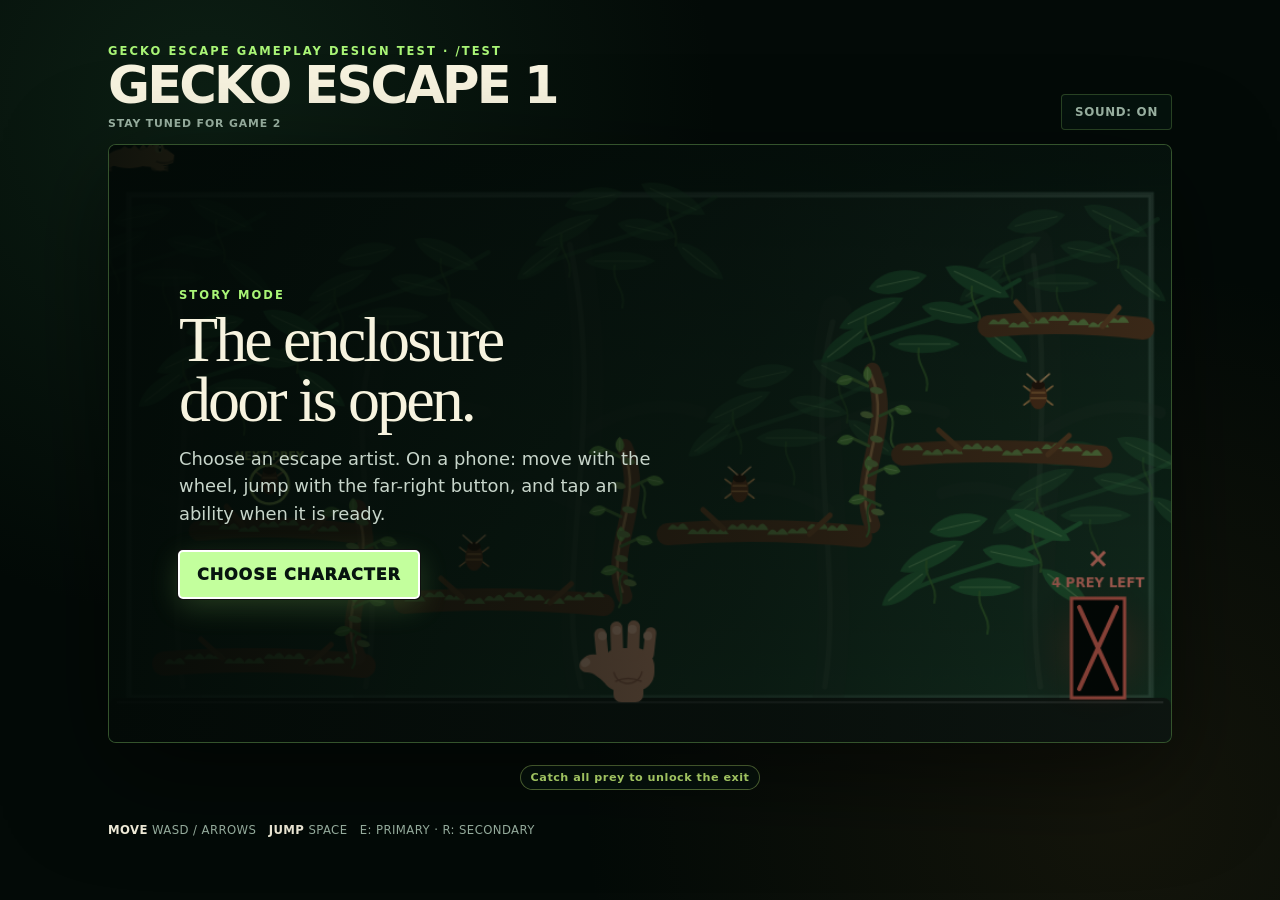
==== test/index.html @ fc18522b "Place test objective beneath the game canvas" ====
<!doctype html>
<html lang="en">
  <head>
    <meta charset="UTF-8" />
    <meta name="viewport" content="width=device-width, initial-scale=1, viewport-fit=cover" />
    <meta name="theme-color" content="#07150f" />
    <meta name="description" content="A tiny reptile and amphibian escape game by Alien Arboreal." />
    <title>Gecko Escape 1 · Playtest</title>
    <link rel="icon" href="data:image/svg+xml,%3Csvg xmlns='http://www.w3.org/2000/svg' viewBox='0 0 64 64'%3E%3Crect width='64' height='64' rx='14' fill='%2307150f'/%3E%3Cpath d='M13 34c7-15 22-21 35-12 7 5 3 14-5 12-5-1-5-7-1-8-9-5-17 2-20 10-2 6-7 10-12 9' fill='none' stroke='%238fe36a' stroke-width='6' stroke-linecap='round'/%3E%3Ccircle cx='48' cy='24' r='2' fill='%23fff7d6'/%3E%3C/svg%3E" />
    <link rel="stylesheet" href="style.css?v=test-20261021-objective-footer2" />
  </head>
  <body>
    <main class="game-shell">
      <header class="game-header">
        <div>
          <p class="eyebrow">GECKO ESCAPE GAMEPLAY DESIGN TEST · /TEST</p>
          <h1>GECKO ESCAPE</h1>
          <p class="game-two-note">STAY TUNED FOR GAME 2</p>
        </div>
        <button id="soundButton" class="icon-button" type="button" aria-pressed="true" aria-label="Turn sound off">SOUND: ON</button>
      </header>

      <section class="stage-wrap" aria-label="Gecko Escape game">
        <canvas id="game" width="960" height="540" tabindex="0" aria-label="Gecko Escape. Choose a character, use arrow keys or WASD to move, Space to jump, and E for your ability."></canvas>

        <div id="overlay" class="overlay">
          <div class="panel">
            <p id="panelKicker" class="panel-kicker">STORY MODE</p>
            <h2 id="panelTitle">The enclosure door is open.</h2>
            <p id="panelText">This is almost certainly a trap. Unfortunately, you are a gecko.</p>
            <div id="characterSelect" class="character-select hidden" aria-label="Choose your escape artist">
              <button type="button" class="character-card" data-character="chameleon">
                <span class="character-icon chameleon-icon" aria-hidden="true">◉</span>
                <strong>CHAMELEON</strong>
                <small>Catches bugs with its tongue and changes colour to camouflage.</small>
              </button>
              <button type="button" class="character-card" data-character="crested">
                <span class="character-icon crested-icon" aria-hidden="true">♛</span>
                <strong>CRESTED GECKO</strong>
                <small>Uses a short tongue for nearby prey and drops its tail to escape danger.</small>
              </button>
              <button type="button" class="character-card" data-character="newt">
                <span class="character-icon newt-icon" aria-hidden="true">●</span>
                <strong>FIRE-BELLY NEWT</strong>
                <small>Regenerates health behind a temporary shield, uses toxic defence, and never needs air.</small>
              </button>
              <button type="button" class="character-card" data-character="frog">
                <span class="character-icon frog-icon" aria-hidden="true">●</span>
                <strong>AZUREUS DART FROG</strong>
                <small>Power-leaps through the air and catches prey with its tongue.</small>
              </button>
              <button type="button" class="character-card" data-character="boa">
                <span class="character-icon boa-icon" aria-hidden="true">≈</span>
                <strong>BLACK COLOMBIAN BOA</strong>
                <small>Coils to constrict hazards and strikes living enemies.</small>
              </button>
              <button type="button" class="character-card" data-character="opossum">
                <span class="character-icon opossum-icon" aria-hidden="true"><svg viewBox="0 0 40 40" width="32" height="32"><path d="M5 25C5 12 25 9 32 19c4 6-1 13-10 13H9Z" fill="#aaa5a0"/><path d="M29 18l9 4-8 4Z" fill="#efb2ae"/><circle cx="29" cy="18" r="2" fill="#111"/><path d="M8 28C-1 29 0 37 8 35" fill="none" stroke="#efb2ae" stroke-width="2.5" stroke-linecap="round"/><circle cx="13" cy="13" r="5" fill="#e6b2af"/></svg></span>
                <strong>VIRGINIA OPOSSUM</strong>
                <small>Hisses to stun nearby enemies and plays dead to avoid danger.</small>
              </button>
              <button type="button" class="character-card" data-character="bat">
                <span class="character-icon bat-icon" aria-hidden="true">🦇</span>
                <strong>EGYPTIAN FRUIT BAT</strong>
                <small>Flies automatically, hangs upside down, and uses echolocation to reveal food.</small>
              </button>
              <button type="button" class="character-card" data-character="goat">
                <span class="character-icon goat-icon" aria-hidden="true">♑</span>
                <strong>GOAT</strong>
                <small>Headbutts enemies and launches into an unreasonable mountain scramble.</small>
              </button>
              <button type="button" class="character-card" data-character="highland">
                <span class="character-icon highland-icon" aria-hidden="true">♉</span>
                <strong>HIGHLAND COW</strong>
                <small>Tosses enemies with its horns and becomes an unstoppable wall of hair.</small>
              </button>
              <button type="button" class="character-card" data-character="devilfox">
                <span class="character-icon devilfox-icon" aria-hidden="true">♢</span>
                <strong>FOX</strong>
                <small>Pounces on enemies and blinks through danger in a cloud of beautiful misconduct.</small>
              </button>
              <button type="button" class="character-card hidden" data-character="foxLab">
                <span class="character-icon devilfox-icon" aria-hidden="true">🦊</span>
                <strong>EXPERIMENTAL FOX</strong>
                <small>Separate movement prototype. Run, turn, jump, and land.</small>
              </button>
              <button type="button" class="character-card hidden" data-character="foxAlt">
                <span class="character-icon devilfox-icon" aria-hidden="true">🦊</span>
                <strong>ALT FOX</strong>
                <small>Saved version of the fox movement prototype.</small>
              </button>
            </div>
            <div id="levelSelect" class="character-select hidden" aria-label="Choose a level">
              <button type="button" class="character-card" data-level="0"><strong>LEVEL 1</strong><small>Enclosure</small></button>
              <button type="button" class="character-card" data-level="1"><strong>LEVEL 2</strong><small>Aquarium</small></button>
              <button type="button" class="character-card" data-level="2"><strong>LEVEL 3</strong><small>Kitchen</small></button>
              <button type="button" class="character-card" data-level="3"><strong>LEVEL 4</strong><small>Living Room</small></button>
              <button type="button" class="character-card" data-level="4"><strong>LEVEL 5</strong><small>Highway</small></button>
              <button type="button" class="character-card" data-level="5"><strong>LEVEL 6</strong><small>Boat Escape</small></button>
              <button type="button" class="character-card hidden" data-level="6"><strong>FOX MOVEMENT LAB</strong><small>Experimental Fox</small></button>
            </div>
            <div class="start-actions">
              <button id="primaryButton" class="primary-button" type="button">BEGIN ESCAPE</button>
              <button id="secondaryButton" class="secondary-button hidden" type="button">LEVEL SELECT</button>
            </div>
            <div id="crestedSkinSelect" class="crest-skin-select hidden" role="group" aria-label="Choose crested gecko pattern">
              <span>CRESTED GECKO PATTERN</span>
              <button type="button" data-crestie-skin="classic" aria-pressed="true">Classic</button>
              <button type="button" data-crestie-skin="super-dalmatian" aria-pressed="false">Super Dalmatian</button>
              <button type="button" data-crestie-skin="halloween" aria-pressed="false">Harlequin / Halloween</button>
            </div>
          </div>
        </div>

        <div id="hud" class="hud hidden" aria-live="polite">
          <span id="levelLabel">LEVEL 1 · EASY</span>
          <span id="bugLabel">BUGS 0/3</span>
          <span id="abilityLabel">ABILITY READY</span>
          <span id="lifeLabel">♥ ♥ ♥</span>
          <button id="gameBackButton" class="hud-back-button" type="button" aria-label="Back to level select">LEVELS</button><button id="restartLevelButton" class="hud-restart-button" type="button" aria-label="Restart this level">RESTART</button>
        </div>
      </section>

      <p id="objectiveHint" class="objective-hint" aria-live="polite">Catch all prey to unlock the exit</p>
      <div class="controls-row">
        <p class="keyboard-help"><strong>MOVE</strong> WASD / ARROWS &nbsp; <strong>JUMP</strong> SPACE &nbsp; <span id="abilityKeyHelp">E: PRIMARY · R: SECONDARY</span></p>
        <div class="touch-controls" aria-label="Touch controls">
          <div class="touch-move">
            <span class="touch-control-label">MOVE</span>
            <div id="moveStick" class="move-stick" role="slider" aria-label="Move in any direction" aria-valuemin="-1" aria-valuemax="1" aria-valuenow="0" aria-valuetext="Neutral">
              <span class="move-stick-knob" id="moveStickKnob" aria-hidden="true"></span>
            </div>
          </div>
          <div class="touch-actions" aria-label="Actions">
            <button type="button" data-control="jump" aria-label="Jump">JUMP ↑</button>
            <button id="abilityButton" type="button" data-control="primary" class="ability-control" aria-label="Use primary ability">ABILITY</button>
            <button id="tongueButton" type="button" data-control="secondary" class="tongue-control hidden" aria-label="Use secondary ability">SPECIAL</button>
            <button type="button" data-control="investigate" class="hidden" aria-label="Investigate">SNIFF</button>
          </div>
        </div>
      </div>
    </main>
    <script src="game.js?v=test-20261021-expo-firstplay"></script>
  </body>
</html>
---- test/style.css ----
:root {
  color-scheme: dark;
  --ink: #f7f3df;
  --muted: #9eb6a6;
  --acid: #a9f576;
  --acid-dark: #234d31;
  --night: #030a07;
  --panel: #0a1912;
  --line: rgba(169, 245, 118, 0.22);
}

* { box-sizing: border-box; }

html, body { min-height: 100%; }

body {
  margin: 0;
  background:
    radial-gradient(circle at 16% 12%, rgba(45, 105, 65, .22), transparent 32rem),
    radial-gradient(circle at 88% 90%, rgba(110, 79, 33, .16), transparent 34rem),
    var(--night);
  color: var(--ink);
  font-family: Inter, ui-sans-serif, system-ui, -apple-system, BlinkMacSystemFont, "Segoe UI", sans-serif;
  overflow-x: hidden;
}

button { font: inherit; }

.game-shell {
  width: min(1120px, 100%);
  min-height: 100vh;
  min-height: 100dvh;
  margin: 0 auto;
  padding: max(clamp(14px, 2.5vw, 28px), env(safe-area-inset-top)) max(clamp(14px, 2.5vw, 28px), env(safe-area-inset-right)) max(clamp(14px, 2.5vw, 28px), env(safe-area-inset-bottom)) max(clamp(14px, 2.5vw, 28px), env(safe-area-inset-left));
  display: grid;
  align-content: center;
  gap: 14px;
}

.game-header {
  display: flex;
  align-items: end;
  justify-content: space-between;
  gap: 18px;
}

.eyebrow,
.panel-kicker {
  margin: 0 0 4px;
  color: var(--acid);
  font-size: .72rem;
  font-weight: 900;
  letter-spacing: .18em;
}

h1 {
  margin: 0;
  font-size: clamp(1.55rem, 4vw, 3.3rem);
  line-height: .9;
  letter-spacing: -.055em;
}

.game-two-note { margin: 9px 0 0; color: var(--muted); font-size: .68rem; font-weight: 850; letter-spacing: .08em; }

.icon-button,
.secondary-button {
  border: 1px solid var(--line);
  background: rgba(7, 21, 15, .8);
  color: var(--muted);
  padding: 10px 13px;
  border-radius: 4px;
  font-size: .74rem;
  font-weight: 800;
  letter-spacing: .06em;
  cursor: pointer;
}

.stage-wrap {
  position: relative;
  width: 100%;
  aspect-ratio: 16 / 9;
  overflow: hidden;
  border: 1px solid rgba(169, 245, 118, .28);
  border-radius: 8px;
  background: #07150f;
  box-shadow: 0 30px 100px rgba(0,0,0,.52), inset 0 0 0 1px rgba(255,255,255,.03);
}

canvas {
  display: block;
  width: 100%;
  height: 100%;
  touch-action: none;
}

.overlay {
  position: absolute;
  inset: 0;
  display: grid;
  place-items: center;
  padding: 24px;
  background: linear-gradient(90deg, rgba(2,9,6,.93), rgba(2,9,6,.62) 60%, rgba(2,9,6,.28));
  overflow-y: auto;
}

.panel {
  width: min(760px, 100%);
  padding: clamp(22px, 4vw, 46px);
  margin-right: auto;
}

.panel h2 {
  max-width: 12ch;
  margin: 8px 0 14px;
  font-family: Georgia, "Times New Roman", serif;
  font-size: clamp(2rem, 5vw, 4.7rem);
  font-weight: 400;
  line-height: .94;
  letter-spacing: -.045em;
}

.panel p:not(.panel-kicker) {
  max-width: 42ch;
  margin: 0 0 24px;
  color: #c7d5ca;
  font-size: clamp(.95rem, 1.8vw, 1.12rem);
  line-height: 1.55;
}

.primary-button {
  border: 0;
  border-radius: 4px;
  background: var(--acid);
  color: #07150f;
  padding: 14px 18px;
  font-weight: 950;
  letter-spacing: .06em;
  cursor: pointer;
  box-shadow: 0 8px 30px rgba(169,245,118,.2);
}

.primary-button:hover,
.primary-button:focus-visible { background: #c3ff9d; transform: translateY(-1px); }

.secondary-button { margin-left: 8px; }

.start-actions { display: flex; align-items: center; gap: 8px; margin-top: 12px; }
.start-actions .secondary-button { margin-left: 0; }
.crest-skin-select { display: flex; flex-wrap: wrap; align-items: center; gap: 5px; margin: 9px 0 0; }
.crest-skin-select span { margin-right: 3px; color: #b8c9bc; font-size: .62rem; font-weight: 900; letter-spacing: .07em; }
.crest-skin-select button { padding: 4px 8px; border: 1px solid var(--line); border-radius: 999px; background: rgba(16,37,26,.72); color: var(--ink); font: inherit; font-size: .66rem; line-height: 1.2; cursor: pointer; }
.crest-skin-select button[aria-pressed="true"] { border-color: var(--acid); color: var(--acid); }

.character-select {
  display: grid;
  grid-template-columns: repeat(4, minmax(0, 1fr));
  gap: 10px;
  margin: 18px 0 0;
}

.character-card {
  min-height: 148px;
  padding: 15px 13px;
  border: 1px solid var(--line);
  border-radius: 7px;
  background: rgba(7, 21, 15, .88);
  color: var(--ink);
  text-align: left;
  cursor: pointer;
}

.character-card:hover,
.character-card:focus-visible {
  border-color: var(--acid);
  background: #10251a;
  transform: translateY(-2px);
}

.character-card strong,
.character-card small { display: block; }
.character-card strong { margin: 9px 0 6px; font-size: .78rem; letter-spacing: .06em; }
.character-card small { color: #b8c9bc; font-size: .76rem; line-height: 1.35; }
.character-icon { display: grid; place-items: center; width: 36px; height: 36px; border-radius: 50%; font-size: 1.2rem; }
.chameleon-icon { background: #567d35; color: #efffb4; }
.crested-icon { background: #a9f576; color: #07150f; }
.newt-icon { background: #15171a; color: #f05a31; border: 2px solid #f05a31; }
.frog-icon { background: #246fbb; color: #071626; border: 2px solid #6dc5ff; }
.boa-icon { background: #08090a; color: #aaaeb5; border: 2px solid #555b63; font-size: 1.6rem; }
.raccoon-icon { background: #73777a; color: #1d2022; border: 2px solid #bfc3c4; }
.opossum-icon { background: #b8b2aa; color: #5c4a49; border: 2px solid #e2adad; font-size: 1.5rem; }
.bat-icon { background: #26243a; color: #d5b0ff; border: 2px solid #806956; font-size: 1.6rem; }
.goat-icon { background: #d9d0bb; color: #493b2d; border: 2px solid #8d806e; font-size: 1.5rem; }
.highland-icon { background: #a95029; color: #f2ddbd; border: 2px solid #d17a43; font-size: 1.5rem; }
.devilfox-icon { background: #45143b; color: #ff82bd; border: 2px solid #b74766; font-size: 1.5rem; }

.hud {
  position: absolute;
  inset: 0 0 auto;
  display: flex;
  justify-content: space-between;
  gap: 12px;
  padding: 13px 16px;
  color: #f8f4de;
  font-size: clamp(.68rem, 1.5vw, .83rem);
  font-weight: 900;
  letter-spacing: .08em;
  pointer-events: none;
  text-shadow: 0 2px 5px #000;
}

#lifeLabel { color: #f2a19b; }

.hud-back-button {
  position: absolute;
  top: 44px;
  right: 12px;
  z-index: 2;
  min-width: 62px;
  min-height: 34px;
  padding: 6px 10px;
  border: 1px solid rgba(169,245,118,.48);
  border-radius: 999px;
  background: rgba(7,21,15,.9);
  color: #f8f4de;
  font: inherit;
  font-size: .65rem;
  font-weight: 900;
  letter-spacing: .08em;
  cursor: pointer;
  pointer-events: auto;
}
.hud-back-button:hover,.hud-back-button:focus-visible { border-color: var(--acid); color: var(--acid); }
.hud-restart-button { position:absolute;top:44px;left:12px;z-index:2;min-width:72px;min-height:34px;padding:6px 10px;border:1px solid rgba(169,245,118,.48);border-radius:999px;background:rgba(7,21,15,.9);color:#f8f4de;font:inherit;font-size:.65rem;font-weight:900;letter-spacing:.08em;cursor:pointer;pointer-events:auto; }
.hud-restart-button:hover,.hud-restart-button:focus-visible { border-color:var(--acid);color:var(--acid); }
.objective-hint { width:max-content;max-width:100%;margin:8px auto 0;padding:5px 10px;border:1px solid rgba(210,255,127,.42);border-radius:999px;background:rgba(7,21,15,.86);color:#d2ff7f;text-align:center;font-size:clamp(.58rem,1.25vw,.7rem);font-weight:900;letter-spacing:.045em;pointer-events:none; }
.touch-controls .is-ready { border-color:var(--acid);box-shadow:0 0 0 2px rgba(210,255,127,.18),0 0 18px rgba(210,255,127,.34); }

.controls-row {
  display: flex;
  align-items: center;
  justify-content: space-between;
  gap: 16px;
  min-height: 52px;
}

.keyboard-help {
  margin: 0;
  color: var(--muted);
  font-size: .73rem;
  letter-spacing: .035em;
}

.keyboard-help strong { color: var(--ink); }

.touch-controls { display: none; }

.touch-move { position: relative; display: grid; justify-items: center; gap: 5px; flex: 0 0 auto; touch-action: none; }
.touch-move::before {
  content: "";
  position: absolute;
  z-index: 1;
  inset: -20px;
  border-radius: 50%;
  background: transparent;
  touch-action: none;
}
.touch-actions { position: relative; z-index: 2; }
.touch-control-label { color: var(--muted); font-size: .58rem; font-weight: 900; letter-spacing: .14em; }
.move-stick {
  position: relative;
  width: 112px;
  height: 112px;
  border: 1px solid rgba(169,245,118,.42);
  border-radius: 50%;
  background: radial-gradient(circle, rgba(169,245,118,.12) 0 34%, rgba(16,37,26,.96) 36% 100%);
  box-shadow: inset 0 0 0 7px rgba(255,255,255,.025), 0 5px 16px rgba(0,0,0,.28);
  touch-action: none;
  user-select: none;
  -webkit-user-select: none;
}
.move-stick::before, .move-stick::after {
  content: "";
  position: absolute;
  left: 50%;
  top: 50%;
  background: rgba(169,245,118,.16);
  transform: translate(-50%,-50%);
  pointer-events: none;
}
.move-stick::before { width: 1px; height: 72%; }
.move-stick::after { width: 72%; height: 1px; }
.move-stick-knob {
  position: absolute;
  z-index: 1;
  left: 50%;
  top: 50%;
  width: 42px;
  height: 42px;
  border: 2px solid rgba(247,243,223,.82);
  border-radius: 50%;
  background: linear-gradient(145deg, #a9f576, #477d3f);
  box-shadow: 0 3px 12px rgba(0,0,0,.45), inset 0 0 0 3px rgba(4,18,10,.2);
  transform: translate(-50%,-50%);
  pointer-events: none;
}
.touch-actions { display: grid; grid-template-columns: repeat(2,minmax(66px,1fr)); gap: 8px; justify-items: stretch; align-content: center; }
.touch-controls button {
  min-width: 66px;
  min-height: 50px;
  padding: 7px 8px;
  border: 1px solid var(--line);
  border-radius: 12px;
  background: #10251a;
  color: var(--ink);
  font-size: .68rem;
  line-height: 1.1;
  font-weight: 900;
  letter-spacing: .035em;
  touch-action: none;
  user-select: none;
  -webkit-user-select: none;
}
.touch-controls .ability-control { color: #ffcab0; }
.touch-controls .tongue-control { color: #ff9eb8; }
.touch-controls button:active { background: var(--acid-dark); transform: translateY(1px); }
.hidden { display: none !important; }

@media (hover: none), (pointer: coarse), (max-width: 760px) {
  .game-shell { align-content: start; padding: max(12px, env(safe-area-inset-top)) max(12px, env(safe-area-inset-right)) max(12px, env(safe-area-inset-bottom)) max(12px, env(safe-area-inset-left)); }
  .game-header { align-items: center; }
  .eyebrow { font-size: .58rem; }
  .icon-button { padding: 8px 9px; }
  .keyboard-help { display: none; }
  .touch-controls {
    display: flex;
    width: 100%;
    min-height: 132px;
    align-items: center;
    justify-content: space-between;
    gap: 12px;
    padding: 9px 12px;
    border: 1px solid rgba(169,245,118,.15);
    border-radius: 16px;
    background: linear-gradient(135deg, rgba(10,25,18,.96), rgba(5,14,10,.96));
    touch-action: none;
  }
  .touch-actions { grid-template-columns: repeat(2,minmax(64px,1fr)); gap: 7px; }
  .touch-actions [data-control="jump"] { grid-column: 2; grid-row: 1; }
  .touch-controls button { min-width: 64px; min-height: 48px; }
  .controls-row { justify-content: stretch; }
  .overlay { padding: 10px; }
  .panel { padding: 18px; }
  .panel h2 { font-size: clamp(1.6rem, 7vw, 3.2rem); margin-bottom: 8px; }
  .panel p:not(.panel-kicker) { margin-bottom: 14px; line-height: 1.35; }
  .primary-button { padding: 11px 14px; }
  .character-select { grid-template-columns: 1fr; gap: 6px; margin-top: 10px; }
  .crest-skin-select { gap: 4px; }
  .crest-skin-select span { flex-basis: 100%; }
  .crest-skin-select button { flex: 0 1 auto; padding: 4px 7px; font-size: .63rem; }
  .character-card { min-height: 0; display: grid; grid-template-columns: 34px 1fr; column-gap: 10px; padding: 9px 10px; }
  .character-card .character-icon { grid-row: 1 / 3; }
  .character-card strong { margin: 1px 0 2px; }
}

@media (max-height: 600px) and (orientation: landscape) {
  .game-shell { padding-block: 8px; gap: 7px; }
  .game-header { display: none; }
  .stage-wrap { max-height: calc(100vh - 156px); max-height: calc(100dvh - 156px); width: auto; margin-inline: auto; }
  .touch-controls { min-height: 132px; padding-block: 4px; }
  .move-stick { width: 84px; height: 84px; }
  .move-stick-knob { width: 34px; height: 34px; }
  .touch-actions { grid-template-columns: minmax(74px,1fr); grid-auto-rows: 38px; gap: 5px; min-width: 74px; }
  .touch-actions [data-control="jump"] { grid-column: 1; grid-row: 1; }
  .touch-controls button { min-width: 74px; min-height: 38px; padding: 4px; font-size: .58rem; }
  .controls-row { min-height: 132px; }
}

@media (max-width: 420px) {
  .game-shell { padding-inline: 8px; gap: 9px; }
  .move-stick { width: 98px; height: 98px; }
  .move-stick-knob { width: 38px; height: 38px; }
  .touch-controls { padding-inline: 8px; gap: 8px; }
  .touch-actions { grid-template-columns: repeat(2,minmax(62px,1fr)); gap: 6px; }
  .touch-controls button { min-width: 62px; min-height: 46px; padding: 6px; font-size: .62rem; }
}

@media (prefers-reduced-motion: reduce) {
  *, *::before, *::after { scroll-behavior: auto !important; transition: none !important; }
}
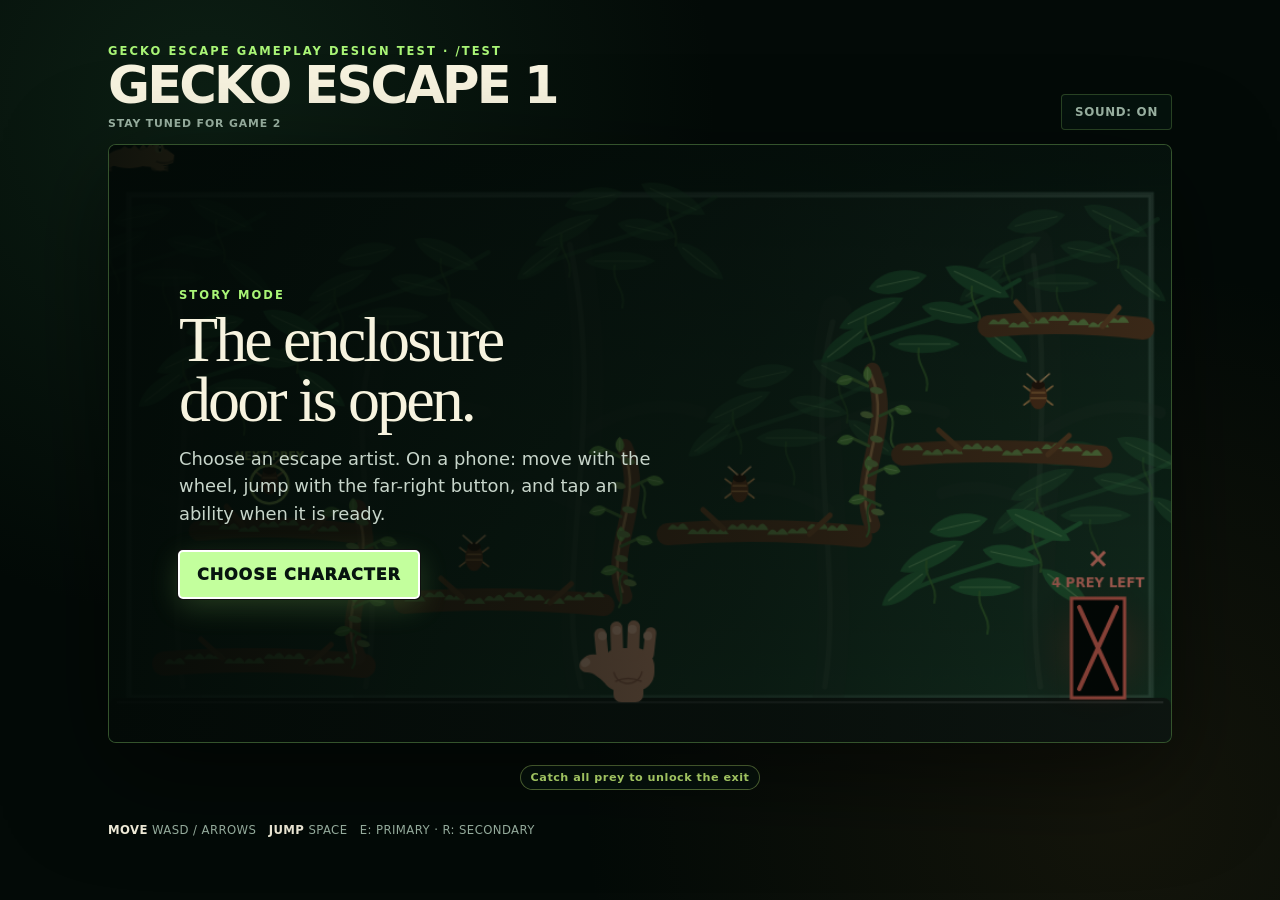
==== commit 676f286d: "Refresh test build for selected dog sprites" ====
--- a/test/index.html
+++ b/test/index.html
@@ -140,6 +140,6 @@
         </div>
       </div>
     </main>
-    <script src="game.js?v=test-20261021-expo-firstplay"></script>
+    <script src="game.js?v=test-20261024-d-frenchie-e"></script>
   </body>
 </html>
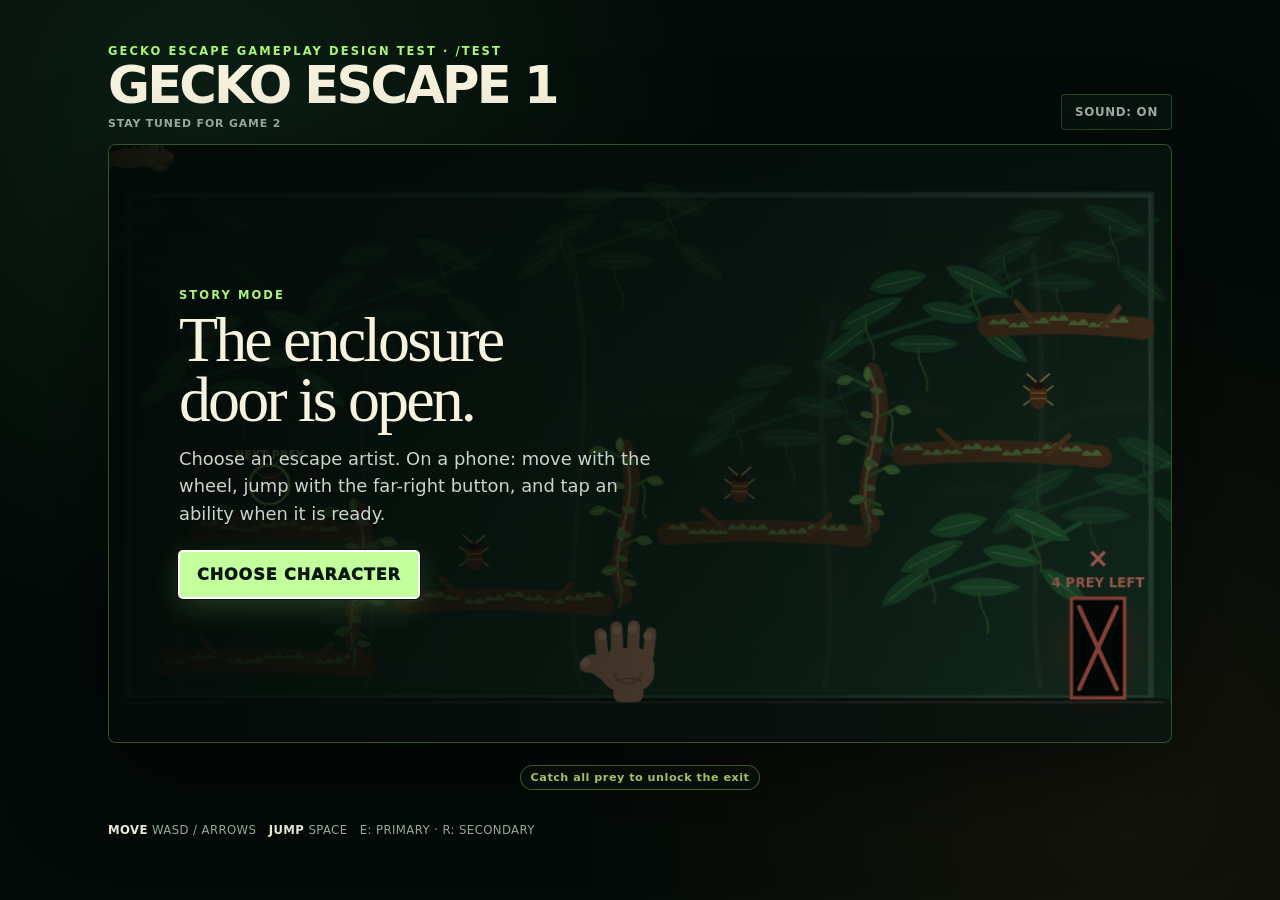
==== commit d60d599e: "Refresh test Frenchie E sprite cache" ====
--- a/test/index.html
+++ b/test/index.html
@@ -140,6 +140,6 @@
         </div>
       </div>
     </main>
-    <script src="game.js?v=test-20261024-d-frenchie-e"></script>
+    <script src="game.js?v=test-20261024-frenchie-e-refined"></script>
   </body>
 </html>
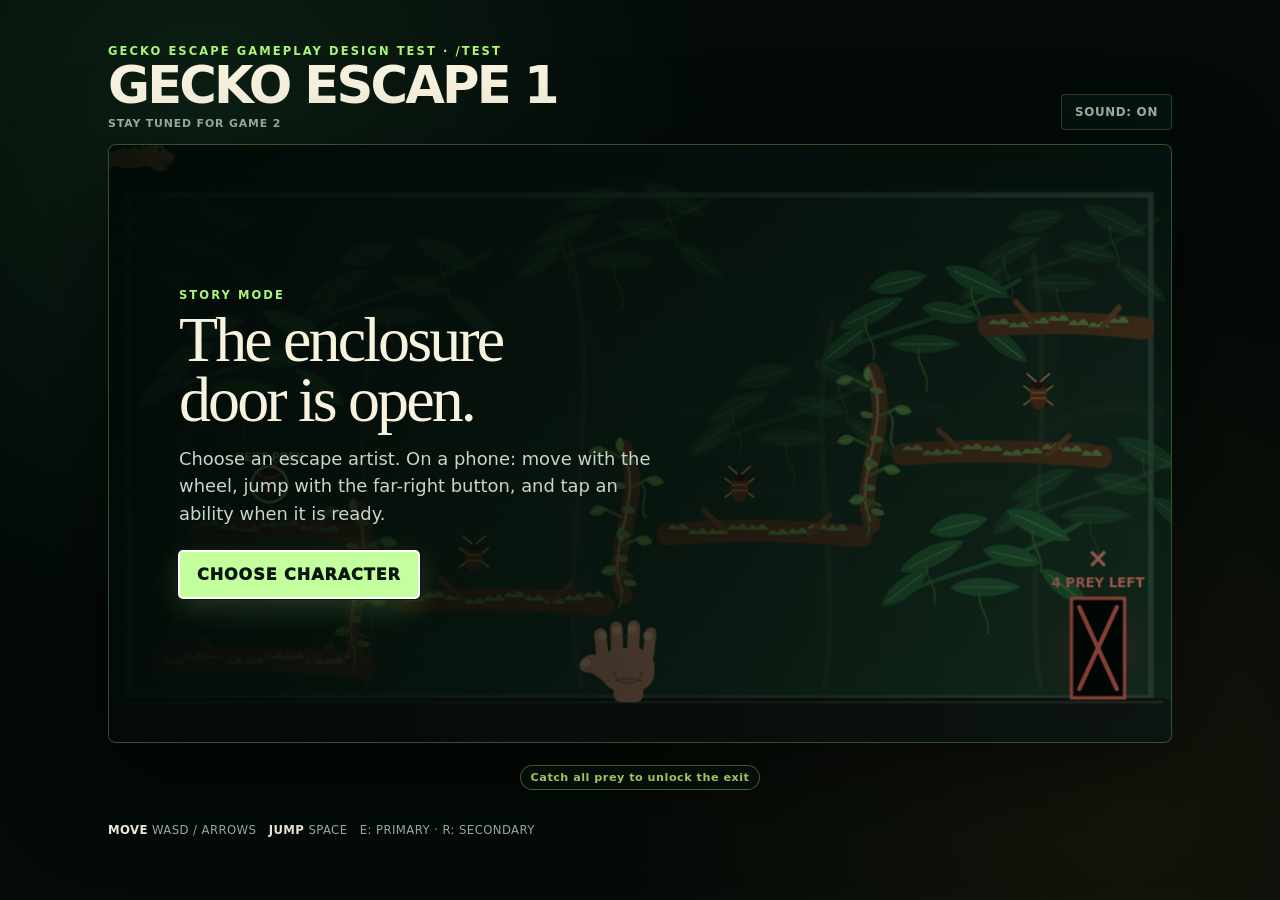
==== commit 908b4390: "Reload refined Frenchie sprite in test game" ====
--- a/test/index.html
+++ b/test/index.html
@@ -140,6 +140,6 @@
         </div>
       </div>
     </main>
-    <script src="game.js?v=test-20261024-frenchie-e-refined"></script>
+    <script src="game.js?v=test-20261024-frenchie-e-e2"></script>
   </body>
 </html>
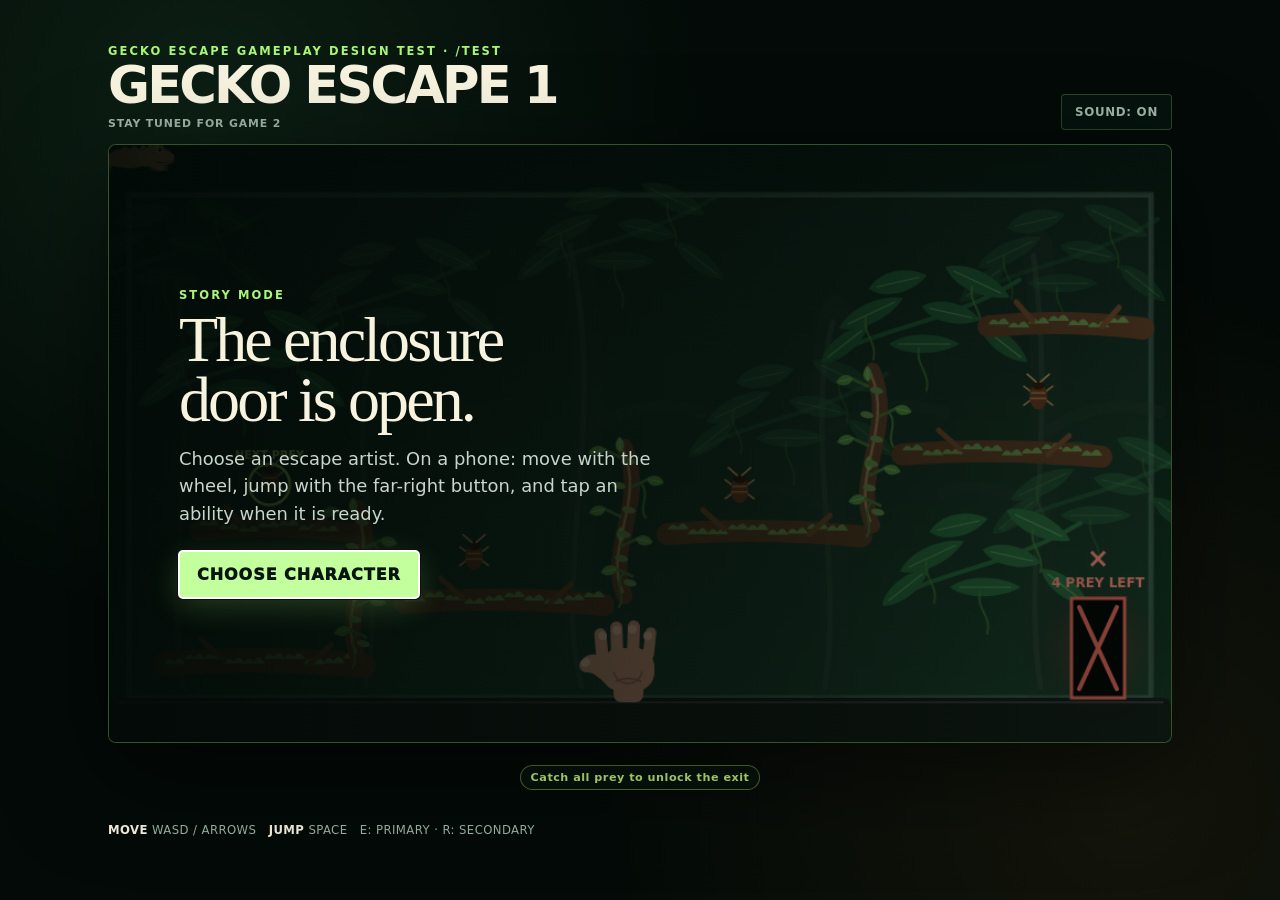
==== commit e2b19b54: "Bust cache for final Frenchie E playtest redraw" ====
--- a/test/index.html
+++ b/test/index.html
@@ -140,6 +140,6 @@
         </div>
       </div>
     </main>
-    <script src="game.js?v=test-20261024-frenchie-e-e2"></script>
+    <script src="game.js?v=test-20261024-frenchie-e-final"></script>
   </body>
 </html>
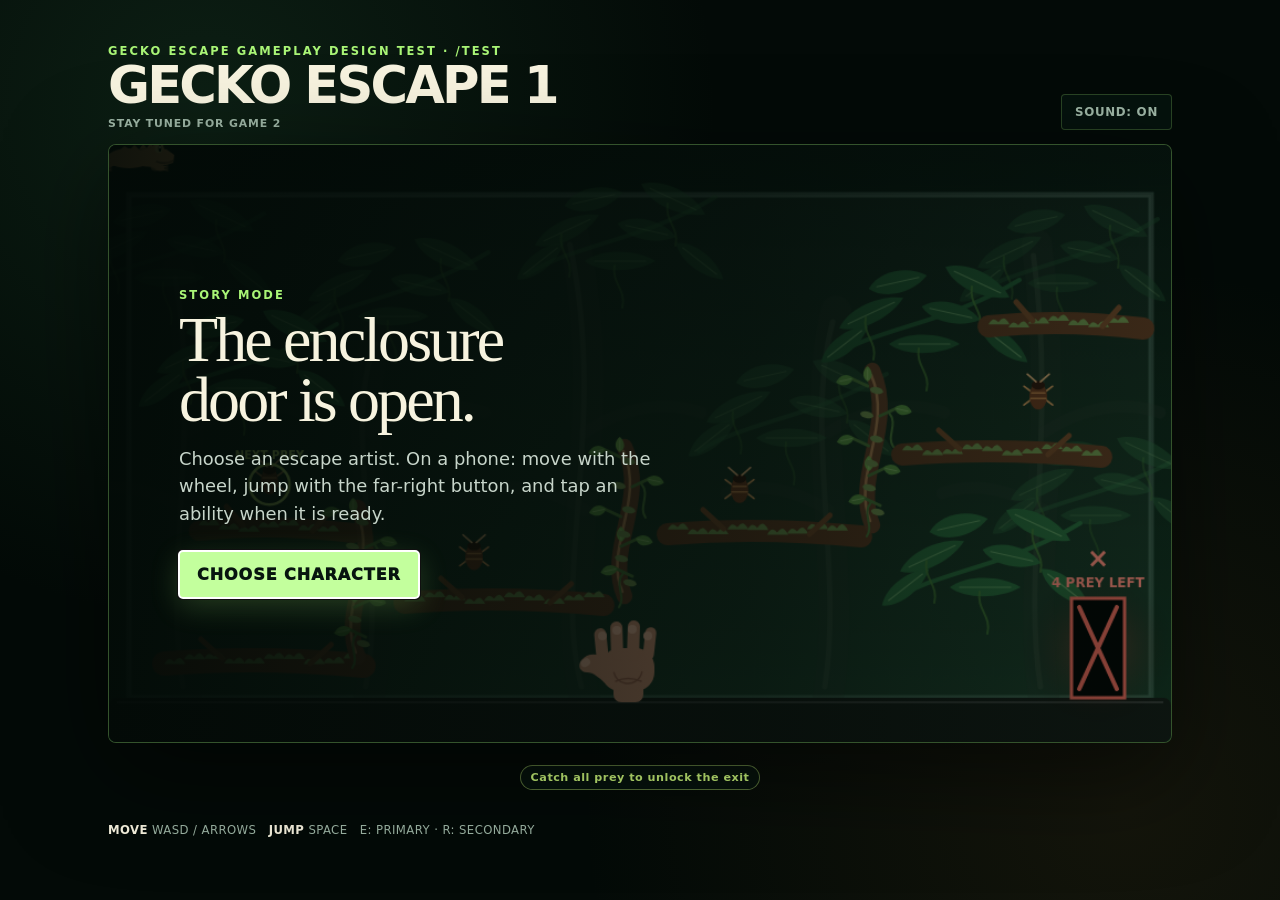
==== commit a0b0378a: "Load refreshed Frenchie sprite in test build" ====
--- a/test/index.html
+++ b/test/index.html
@@ -140,6 +140,6 @@
         </div>
       </div>
     </main>
-    <script src="game.js?v=test-20261024-frenchie-e-final"></script>
+    <script src="game.js?v=test-20261024-frenchie-e-shape-cleanup"></script>
   </body>
 </html>
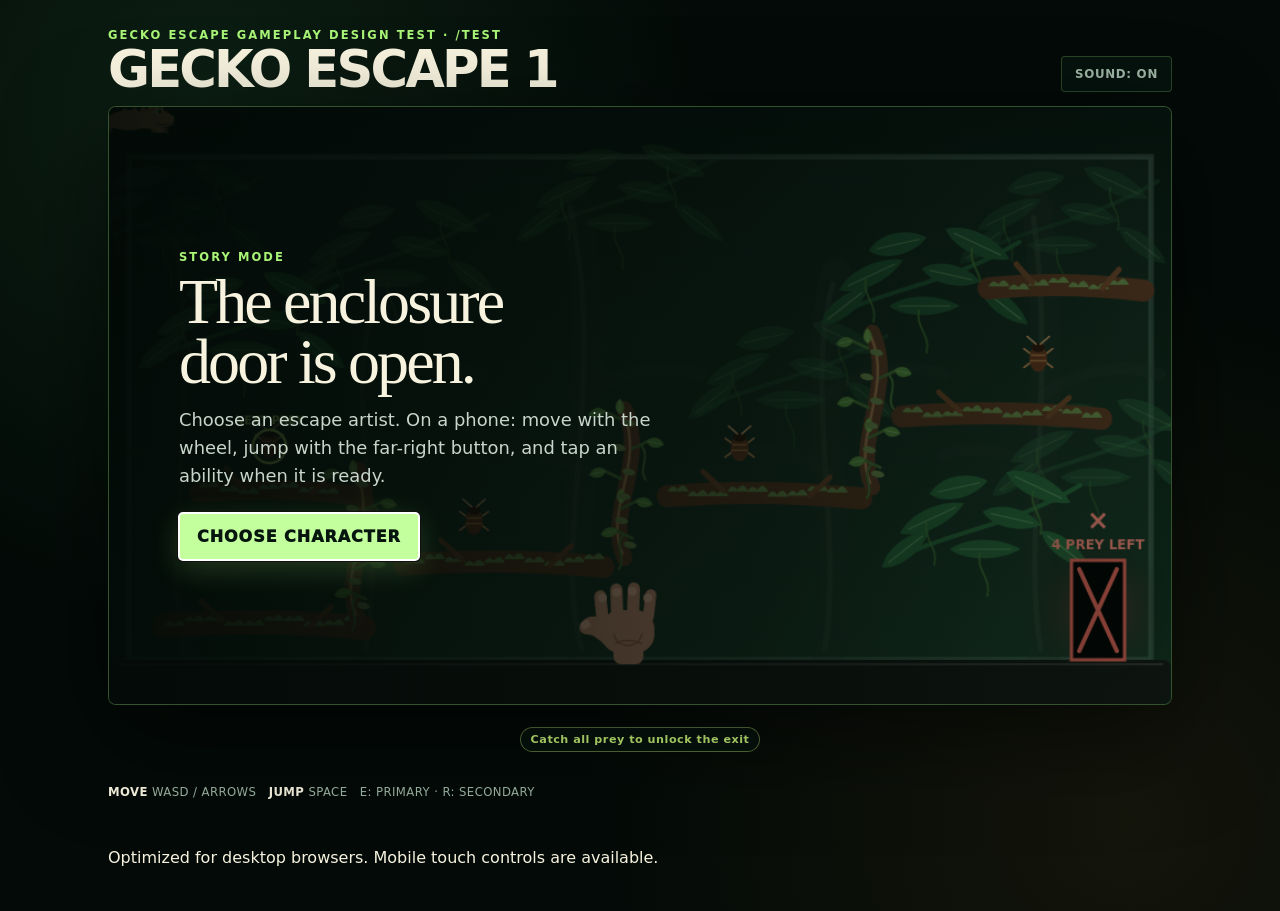
==== commit c72654e2: "Publish updated Gecko Escape preview at /test" ====
--- a/test/index.html
+++ b/test/index.html
@@ -5,17 +5,16 @@
     <meta name="viewport" content="width=device-width, initial-scale=1, viewport-fit=cover" />
     <meta name="theme-color" content="#07150f" />
     <meta name="description" content="A tiny reptile and amphibian escape game by Alien Arboreal." />
-    <title>Gecko Escape 1 · Playtest</title>
+    <title>Gecko Escape</title>
     <link rel="icon" href="data:image/svg+xml,%3Csvg xmlns='http://www.w3.org/2000/svg' viewBox='0 0 64 64'%3E%3Crect width='64' height='64' rx='14' fill='%2307150f'/%3E%3Cpath d='M13 34c7-15 22-21 35-12 7 5 3 14-5 12-5-1-5-7-1-8-9-5-17 2-20 10-2 6-7 10-12 9' fill='none' stroke='%238fe36a' stroke-width='6' stroke-linecap='round'/%3E%3Ccircle cx='48' cy='24' r='2' fill='%23fff7d6'/%3E%3C/svg%3E" />
-    <link rel="stylesheet" href="style.css?v=test-20261021-objective-footer2" />
+    <link rel="stylesheet" href="style.css?v=20261027-unified" />
   </head>
   <body>
     <main class="game-shell">
       <header class="game-header">
         <div>
-          <p class="eyebrow">GECKO ESCAPE GAMEPLAY DESIGN TEST · /TEST</p>
+          <p class="eyebrow">ALIEN ARBOREAL PRESENTS</p>
           <h1>GECKO ESCAPE</h1>
-          <p class="game-two-note">STAY TUNED FOR GAME 2</p>
         </div>
         <button id="soundButton" class="icon-button" type="button" aria-pressed="true" aria-label="Turn sound off">SOUND: ON</button>
       </header>
@@ -25,7 +24,8 @@
 
         <div id="overlay" class="overlay">
           <div class="panel">
-            <p id="panelKicker" class="panel-kicker">STORY MODE</p>
+            <button id="introBackButton" class="intro-back-button hidden" type="button">← BACK TO CHARACTERS</button>
+          <p id="panelKicker" class="panel-kicker">STORY MODE</p>
             <h2 id="panelTitle">The enclosure door is open.</h2>
             <p id="panelText">This is almost certainly a trap. Unfortunately, you are a gecko.</p>
             <div id="characterSelect" class="character-select hidden" aria-label="Choose your escape artist">
@@ -46,8 +46,8 @@
               </button>
               <button type="button" class="character-card" data-character="frog">
                 <span class="character-icon frog-icon" aria-hidden="true">●</span>
-                <strong>AZUREUS DART FROG</strong>
-                <small>Power-leaps through the air and catches prey with its tongue.</small>
+                <strong>DART FROG</strong>
+                <small>Choose Azureus or the golden poison dart frog.</small>
               </button>
               <button type="button" class="character-card" data-character="boa">
                 <span class="character-icon boa-icon" aria-hidden="true">≈</span>
@@ -109,6 +109,11 @@
               <button type="button" data-crestie-skin="super-dalmatian" aria-pressed="false">Super Dalmatian</button>
               <button type="button" data-crestie-skin="halloween" aria-pressed="false">Harlequin / Halloween</button>
             </div>
+            <div id="frogSkinSelect" class="frog-skin-select hidden" role="group" aria-label="Choose dart frog species">
+              <span>DART FROG SPECIES</span>
+              <button type="button" data-frog-skin="azureus" aria-pressed="true">Azureus (Blue)</button>
+              <button type="button" data-frog-skin="terribilis" aria-pressed="false">Terribilis (Yellow)</button>
+            </div>
           </div>
         </div>
 
@@ -117,7 +122,11 @@
           <span id="bugLabel">BUGS 0/3</span>
           <span id="abilityLabel">ABILITY READY</span>
           <span id="lifeLabel">♥ ♥ ♥</span>
-          <button id="gameBackButton" class="hud-back-button" type="button" aria-label="Back to level select">LEVELS</button><button id="restartLevelButton" class="hud-restart-button" type="button" aria-label="Restart this level">RESTART</button>
+          <div class="hud-actions" aria-label="Level navigation">
+            <button id="gameCharactersButton" class="hud-nav-button" type="button" aria-label="Back to characters">CHARACTERS</button>
+            <button id="restartLevelButton" class="hud-nav-button hud-restart-button" type="button" aria-label="Restart this level">RESTART</button>
+            <button id="gameBackButton" class="hud-nav-button" type="button" aria-label="Open level select">LEVEL SELECT</button>
+          </div>
         </div>
       </section>
 
@@ -139,7 +148,8 @@
           </div>
         </div>
       </div>
+      <p class="browser-note">Optimized for desktop browsers. Mobile touch controls are available.</p>
     </main>
-    <script src="game.js?v=test-20261024-frenchie-e-shape-cleanup"></script>
+    <script src="game.js?v=20261029-frog-bromeliad-preview"></script>
   </body>
 </html>
--- a/test/style.css
+++ b/test/style.css
@@ -387,3 +387,17 @@
 @media (prefers-reduced-motion: reduce) {
   *, *::before, *::after { scroll-behavior: auto !important; transition: none !important; }
 }
+
+
+/* Merged frog species and in-game navigation controls. */
+.frog-skin-select { display: flex; flex-wrap: wrap; align-items: center; gap: 5px; margin: 8px 0 0; }
+.frog-skin-select span { margin-right: 3px; color: #b8c9bc; font-size: .62rem; font-weight: 900; letter-spacing: .07em; }
+.frog-skin-select button { padding: 4px 8px; border: 1px solid var(--line); border-radius: 999px; background: rgba(16,37,26,.72); color: var(--ink); font: inherit; font-size: .66rem; line-height: 1.2; cursor: pointer; }
+.frog-skin-select button[aria-pressed="true"] { border-color: var(--acid); color: var(--acid); }
+.intro-back-button { display: inline-flex; min-height: 32px; margin: 0 0 9px; padding: 5px 10px; border: 1px solid var(--line); border-radius: 999px; background: rgba(16,37,26,.72); color: var(--ink); font: inherit; font-size: .67rem; font-weight: 900; letter-spacing: .05em; cursor: pointer; }
+.intro-back-button:hover,.intro-back-button:focus-visible { border-color: var(--acid); color: var(--acid); }
+.character-card.is-selected { border-color: var(--acid); background: #10251a; transform: translateY(-2px); }
+.hud-actions { position: absolute; top: 44px; right: 12px; z-index: 2; display: flex; gap: 6px; pointer-events: auto; }
+.hud-nav-button { min-height: 34px; padding: 6px 10px; border: 1px solid rgba(169,245,118,.48); border-radius: 999px; background: rgba(7,21,15,.92); color: #f8f4de; font: inherit; font-size: .62rem; font-weight: 900; letter-spacing: .06em; cursor: pointer; }
+.hud-nav-button:hover,.hud-nav-button:focus-visible { border-color: var(--acid); color: var(--acid); }
+.hud-restart-button { border-color: rgba(210,255,127,.72); }
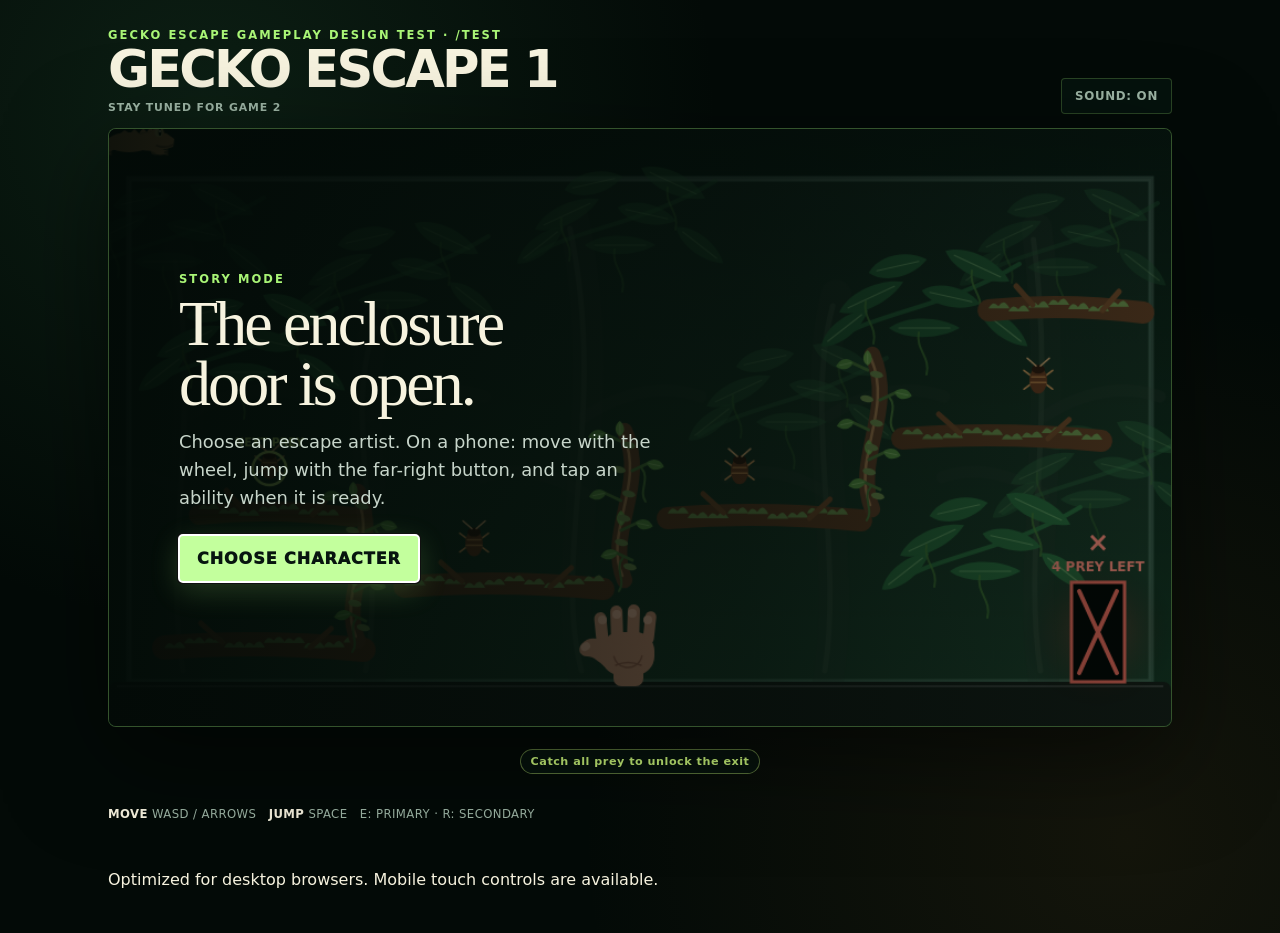
==== commit 490e937d: "Publish glass and tree frog preview" ====
--- a/test/index.html
+++ b/test/index.html
@@ -7,7 +7,7 @@
     <meta name="description" content="A tiny reptile and amphibian escape game by Alien Arboreal." />
     <title>Gecko Escape</title>
     <link rel="icon" href="data:image/svg+xml,%3Csvg xmlns='http://www.w3.org/2000/svg' viewBox='0 0 64 64'%3E%3Crect width='64' height='64' rx='14' fill='%2307150f'/%3E%3Cpath d='M13 34c7-15 22-21 35-12 7 5 3 14-5 12-5-1-5-7-1-8-9-5-17 2-20 10-2 6-7 10-12 9' fill='none' stroke='%238fe36a' stroke-width='6' stroke-linecap='round'/%3E%3Ccircle cx='48' cy='24' r='2' fill='%23fff7d6'/%3E%3C/svg%3E" />
-    <link rel="stylesheet" href="style.css?v=20261027-unified" />
+    <link rel="stylesheet" href="style.css?v=20261029-glass-tree-frogs" />
   </head>
   <body>
     <main class="game-shell">
@@ -15,6 +15,7 @@
         <div>
           <p class="eyebrow">ALIEN ARBOREAL PRESENTS</p>
           <h1>GECKO ESCAPE</h1>
+          <p class="game-two-note">STAY TUNED FOR GAME 2</p>
         </div>
         <button id="soundButton" class="icon-button" type="button" aria-pressed="true" aria-label="Turn sound off">SOUND: ON</button>
       </header>
@@ -48,6 +49,16 @@
                 <span class="character-icon frog-icon" aria-hidden="true">●</span>
                 <strong>DART FROG</strong>
                 <small>Choose Azureus or the golden poison dart frog.</small>
+              </button>
+              <button type="button" class="character-card" data-character="glassfrog">
+                <span class="character-icon glassfrog-icon" aria-hidden="true">◉</span>
+                <strong>GLASS FROG</strong>
+                <small>A translucent cloud-forest frog that clings to vines and can briefly camouflage.</small>
+              </button>
+              <button type="button" class="character-card" data-character="treefrog">
+                <span class="character-icon treefrog-icon" aria-hidden="true">●</span>
+                <strong>RED-EYED TREE FROG</strong>
+                <small>Climbs hanging vines, catches moths with its tongue, and makes a powerful leap.</small>
               </button>
               <button type="button" class="character-card" data-character="boa">
                 <span class="character-icon boa-icon" aria-hidden="true">≈</span>
@@ -150,6 +161,6 @@
       </div>
       <p class="browser-note">Optimized for desktop browsers. Mobile touch controls are available.</p>
     </main>
-    <script src="game.js?v=20261029-frog-bromeliad-preview"></script>
+    <script src="game.js?v=20261029-glass-tree-frogs"></script>
   </body>
 </html>
--- a/test/style.css
+++ b/test/style.css
@@ -185,6 +185,8 @@
 .crested-icon { background: #a9f576; color: #07150f; }
 .newt-icon { background: #15171a; color: #f05a31; border: 2px solid #f05a31; }
 .frog-icon { background: #246fbb; color: #071626; border: 2px solid #6dc5ff; }
+.glassfrog-icon { background: #b9f2d3; color: #255947; border: 2px solid #effff5; box-shadow: inset 0 0 0 5px rgba(255,255,255,.22); }
+.treefrog-icon { background: #4fcf59; color: #df3d43; border: 2px solid #ff8a45; }
 .boa-icon { background: #08090a; color: #aaaeb5; border: 2px solid #555b63; font-size: 1.6rem; }
 .raccoon-icon { background: #73777a; color: #1d2022; border: 2px solid #bfc3c4; }
 .opossum-icon { background: #b8b2aa; color: #5c4a49; border: 2px solid #e2adad; font-size: 1.5rem; }
